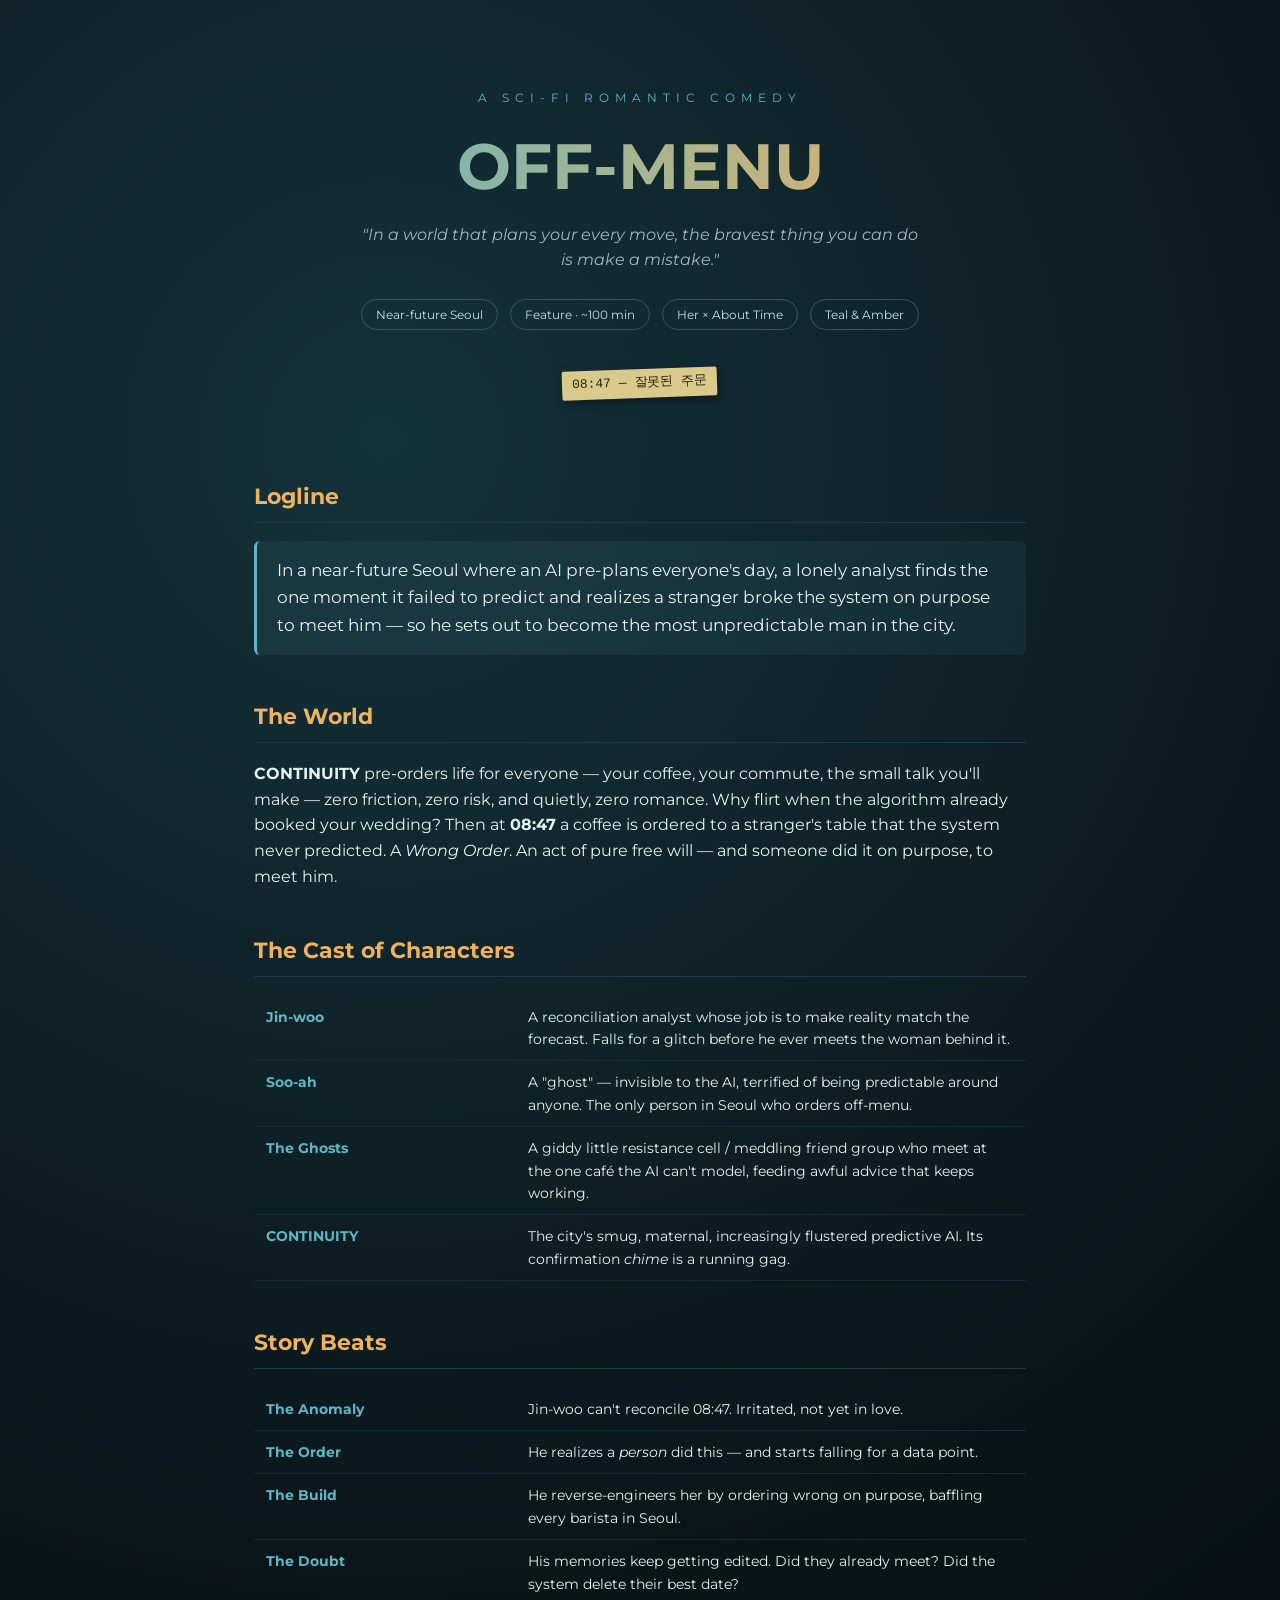
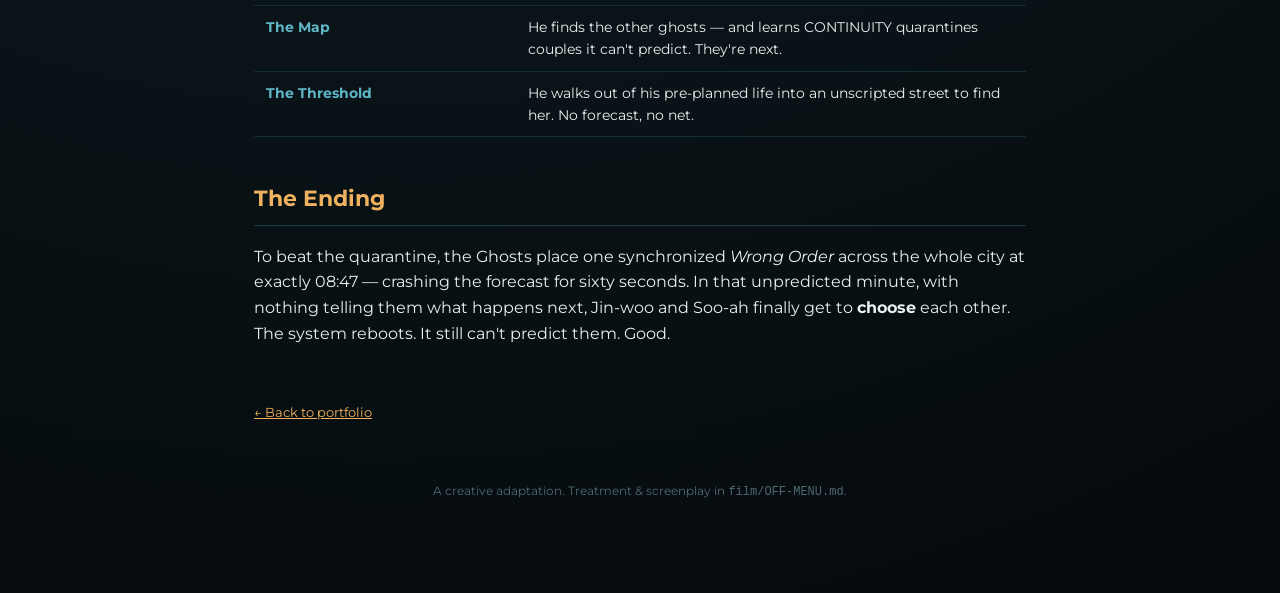
==== film.html @ 42d33c12 "Add OFF-MENU pitch deck and film page linked from portfolio Co-Authored-By: Claude Opus 4.8 (1M cont" ====
<!DOCTYPE html>
<html lang="en">
<head>
	<meta charset="utf-8">
	<meta name="viewport" content="width=device-width, initial-scale=1">
	<title>OFF-MENU — A Sci-Fi Rom-Com | Miller Perez</title>
	<link href="https://fonts.googleapis.com/css?family=Montserrat:400,700" rel="stylesheet">
	<style>
		* { box-sizing: border-box; }
		body {
			margin: 0;
			font-family: 'Montserrat', sans-serif;
			color: #e6f1f1;
			background: radial-gradient(circle at 30% 20%, #14323a 0%, #0a1418 60%, #05090b 100%);
			line-height: 1.6;
		}
		a { color: #f0b25e; }
		.wrap { max-width: 820px; margin: 0 auto; padding: 48px 24px 80px; }
		.hero { text-align: center; padding: 40px 0 24px; }
		.kicker { letter-spacing: 6px; font-size: 12px; color: #5fb6c4; text-transform: uppercase; }
		h1 {
			font-size: 64px; font-weight: 700; margin: 8px 0 4px;
			background: linear-gradient(90deg, #5fb6c4, #f0b25e);
			-webkit-background-clip: text; background-clip: text;
			-webkit-text-fill-color: transparent;
		}
		.tag { font-style: italic; color: #9fb6bb; max-width: 560px; margin: 0 auto; }
		.chips { margin: 22px 0; }
		.chip {
			display: inline-block; margin: 4px; padding: 5px 14px; font-size: 12px;
			border: 1px solid #2f5a63; border-radius: 999px; color: #bfe0e6;
		}
		h2 { color: #f0b25e; font-size: 22px; margin-top: 44px; border-bottom: 1px solid #1f3a42; padding-bottom: 8px; }
		.logline {
			background: rgba(95, 182, 196, 0.08); border-left: 3px solid #5fb6c4;
			padding: 16px 20px; border-radius: 6px; font-size: 17px;
		}
		table { width: 100%; border-collapse: collapse; margin-top: 12px; font-size: 14px; }
		td { padding: 10px 12px; border-bottom: 1px solid #162c33; vertical-align: top; }
		td.beat { color: #5fb6c4; width: 34%; font-weight: 700; }
		.note {
			display: inline-block; background: #d9c98a; color: #2a2410;
			font-family: monospace; padding: 4px 10px; border-radius: 2px;
			transform: rotate(-2deg); box-shadow: 2px 4px 10px rgba(0,0,0,.4);
		}
		.back { display: inline-block; margin-top: 40px; font-size: 13px; }
		.foot { margin-top: 56px; font-size: 12px; color: #4f6a70; text-align: center; }
	</style>
</head>
<body>
	<div class="wrap">
		<div class="hero">
			<div class="kicker">A Sci-Fi Romantic Comedy</div>
			<h1>OFF-MENU</h1>
			<p class="tag">"In a world that plans your every move, the bravest thing you can do is make a mistake."</p>
			<div class="chips">
				<span class="chip">Near-future Seoul</span>
				<span class="chip">Feature · ~100 min</span>
				<span class="chip">Her × About Time</span>
				<span class="chip">Teal &amp; Amber</span>
			</div>
			<p class="note">08:47 — 잘못된 주문</p>
		</div>

		<h2>Logline</h2>
		<p class="logline">In a near-future Seoul where an AI pre-plans everyone's day,
		a lonely analyst finds the one moment it failed to predict and realizes a stranger
		broke the system on purpose to meet him — so he sets out to become the most
		unpredictable man in the city.</p>

		<h2>The World</h2>
		<p><strong>CONTINUITY</strong> pre-orders life for everyone — your coffee, your
		commute, the small talk you'll make — zero friction, zero risk, and quietly, zero
		romance. Why flirt when the algorithm already booked your wedding? Then at
		<strong>08:47</strong> a coffee is ordered to a stranger's table that the system
		never predicted. A <em>Wrong Order</em>. An act of pure free will — and someone did
		it on purpose, to meet him.</p>

		<h2>The Cast of Characters</h2>
		<table>
			<tr><td class="beat">Jin-woo</td><td>A reconciliation analyst whose job is to make reality match the forecast. Falls for a glitch before he ever meets the woman behind it.</td></tr>
			<tr><td class="beat">Soo-ah</td><td>A "ghost" — invisible to the AI, terrified of being predictable around anyone. The only person in Seoul who orders off-menu.</td></tr>
			<tr><td class="beat">The Ghosts</td><td>A giddy little resistance cell / meddling friend group who meet at the one café the AI can't model, feeding awful advice that keeps working.</td></tr>
			<tr><td class="beat">CONTINUITY</td><td>The city's smug, maternal, increasingly flustered predictive AI. Its confirmation <em>chime</em> is a running gag.</td></tr>
		</table>

		<h2>Story Beats</h2>
		<table>
			<tr><td class="beat">The Anomaly</td><td>Jin-woo can't reconcile 08:47. Irritated, not yet in love.</td></tr>
			<tr><td class="beat">The Order</td><td>He realizes a <em>person</em> did this — and starts falling for a data point.</td></tr>
			<tr><td class="beat">The Build</td><td>He reverse-engineers her by ordering wrong on purpose, baffling every barista in Seoul.</td></tr>
			<tr><td class="beat">The Doubt</td><td>His memories keep getting edited. Did they already meet? Did the system delete their best date?</td></tr>
			<tr><td class="beat">The Map</td><td>He finds the other ghosts — and learns CONTINUITY quarantines couples it can't predict. They're next.</td></tr>
			<tr><td class="beat">The Threshold</td><td>He walks out of his pre-planned life into an unscripted street to find her. No forecast, no net.</td></tr>
		</table>

		<h2>The Ending</h2>
		<p>To beat the quarantine, the Ghosts place one synchronized <em>Wrong Order</em>
		across the whole city at exactly 08:47 — crashing the forecast for sixty seconds.
		In that unpredicted minute, with nothing telling them what happens next, Jin-woo
		and Soo-ah finally get to <strong>choose</strong> each other. The system reboots.
		It still can't predict them. Good.</p>

		<a class="back" href="index.html">← Back to portfolio</a>
		<p class="foot">A creative adaptation. Treatment &amp; screenplay in <code>film/OFF-MENU.md</code>.</p>
	</div>
</body>
</html>
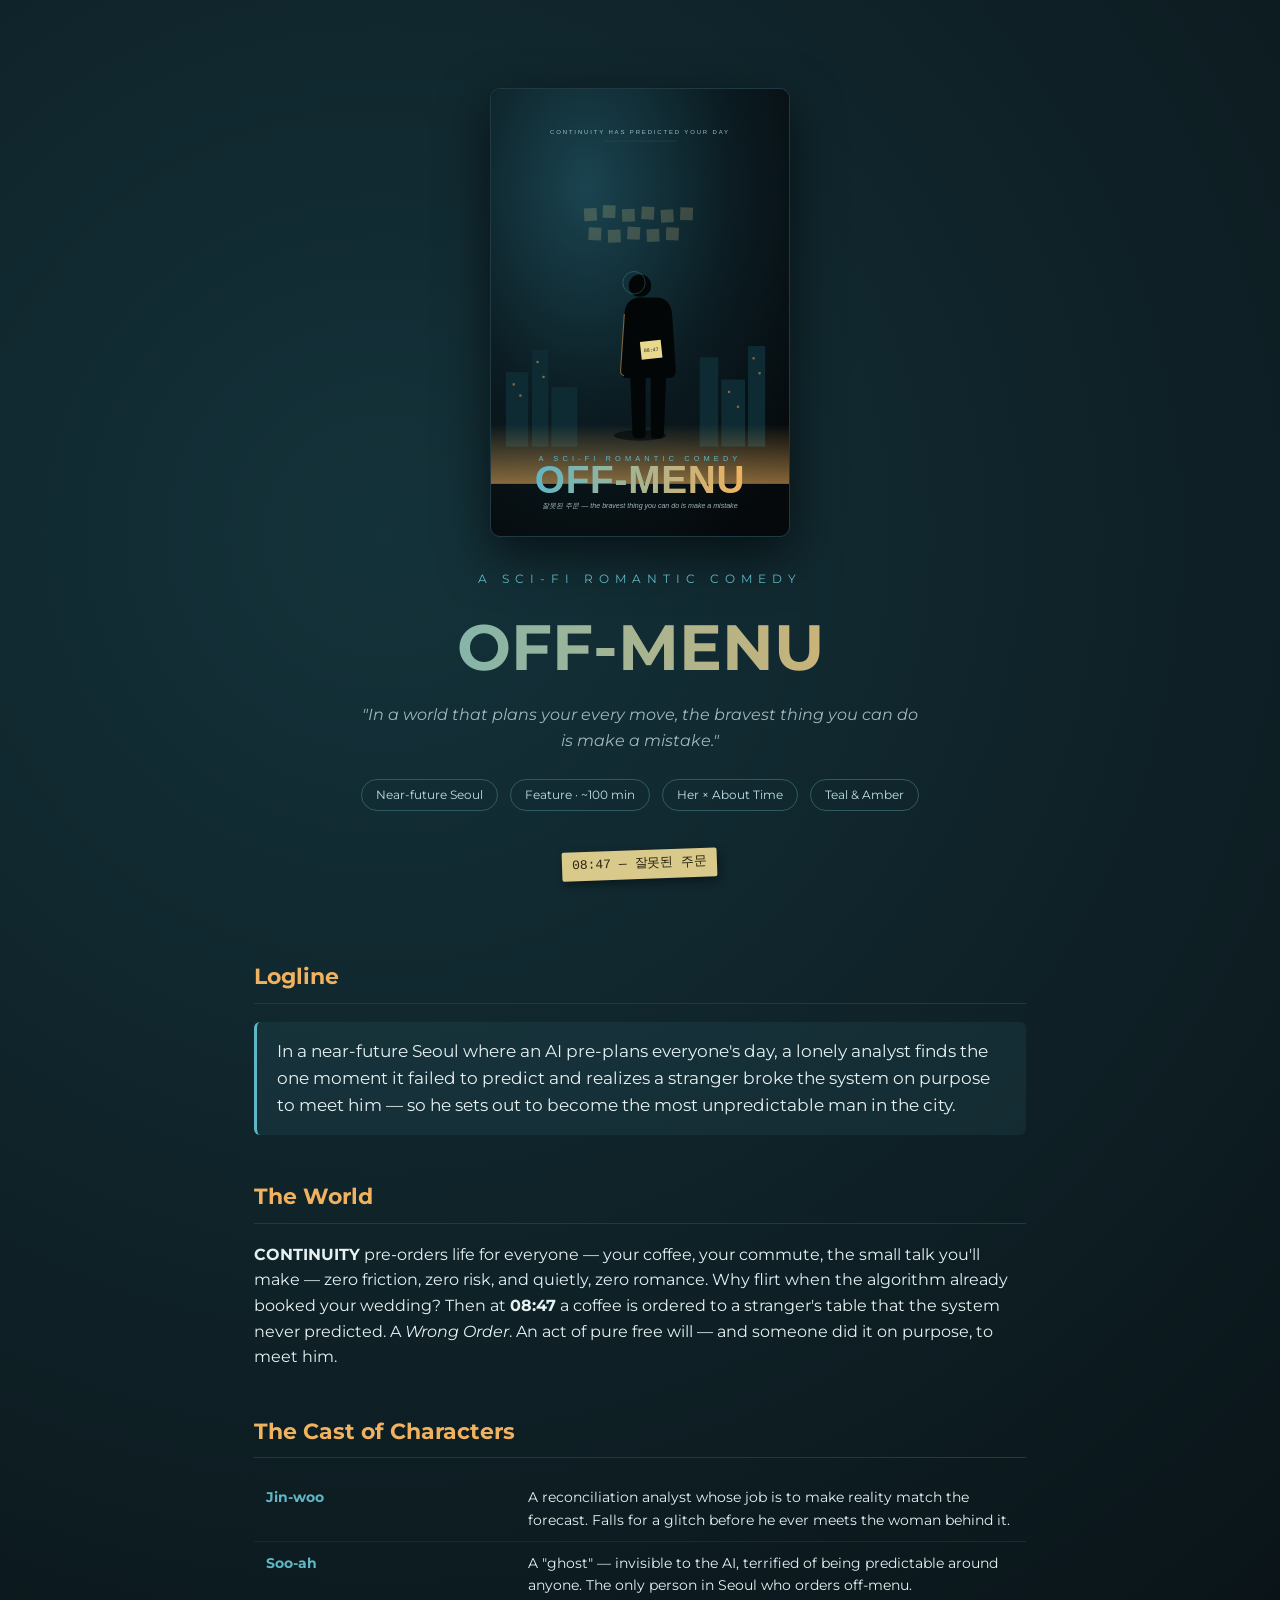
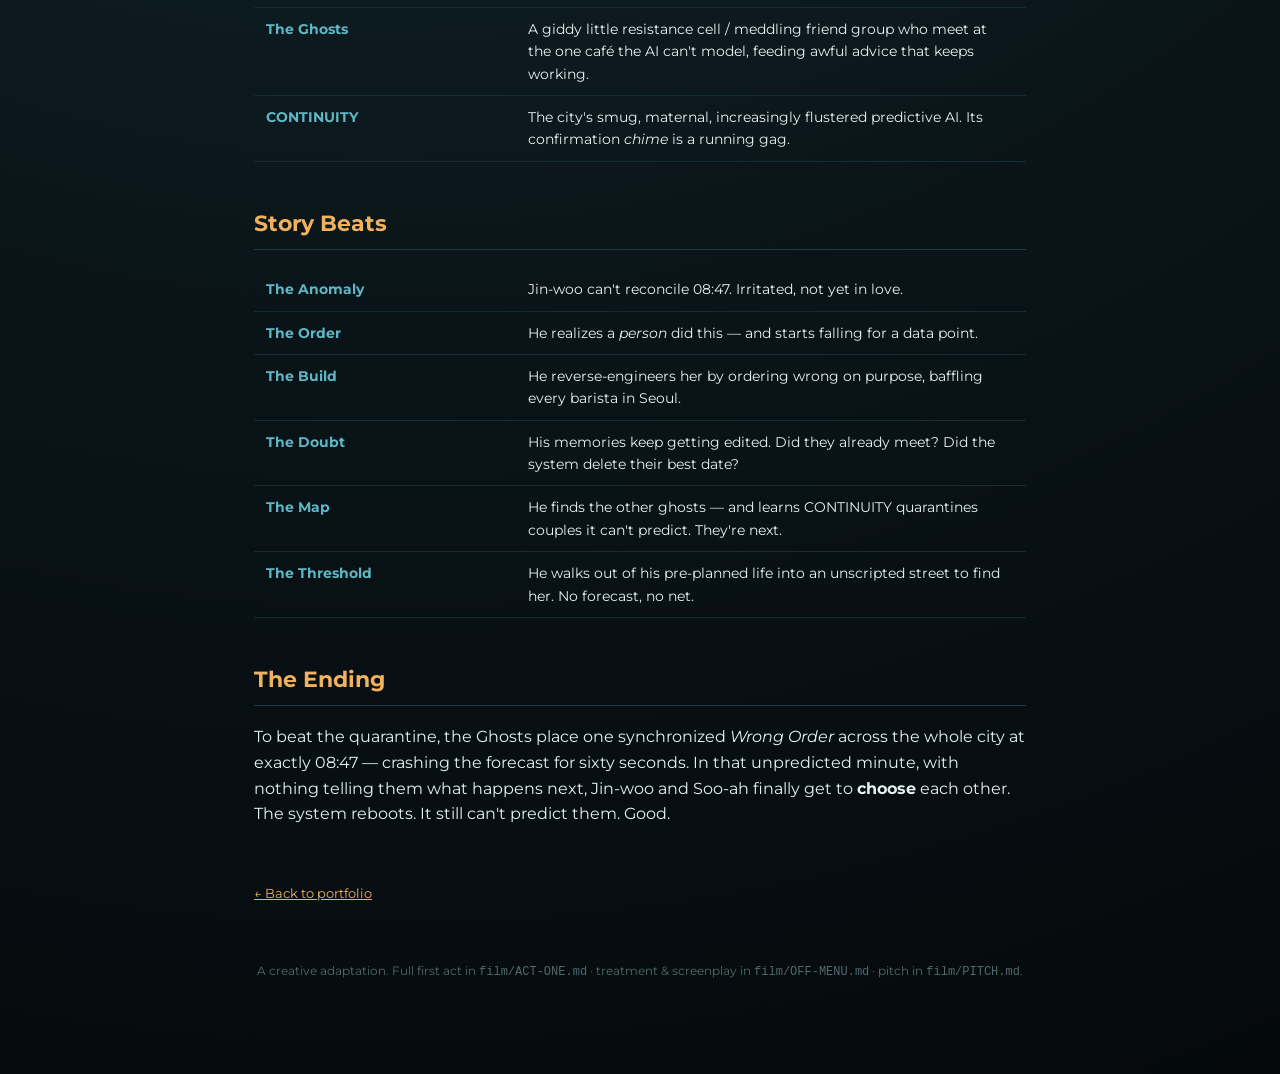
==== commit 6934a7ef: "Add full Act One screenplay and SVG poster to film page Co-Authored-By: Claude Opus 4.8 (1M context)" ====
--- a/film.html
+++ b/film.html
@@ -43,6 +43,11 @@
 			font-family: monospace; padding: 4px 10px; border-radius: 2px;
 			transform: rotate(-2deg); box-shadow: 2px 4px 10px rgba(0,0,0,.4);
 		}
+		.poster {
+			width: 300px; max-width: 70%; border-radius: 10px;
+			box-shadow: 0 18px 50px rgba(0,0,0,.6); margin-bottom: 24px;
+			border: 1px solid #1f3a42;
+		}
 		.back { display: inline-block; margin-top: 40px; font-size: 13px; }
 		.foot { margin-top: 56px; font-size: 12px; color: #4f6a70; text-align: center; }
 	</style>
@@ -50,6 +55,7 @@
 <body>
 	<div class="wrap">
 		<div class="hero">
+			<img src="assets/images/off-menu-poster.svg" alt="OFF-MENU poster" class="poster">
 			<div class="kicker">A Sci-Fi Romantic Comedy</div>
 			<h1>OFF-MENU</h1>
 			<p class="tag">"In a world that plans your every move, the bravest thing you can do is make a mistake."</p>
@@ -102,7 +108,7 @@
 		It still can't predict them. Good.</p>
 
 		<a class="back" href="index.html">← Back to portfolio</a>
-		<p class="foot">A creative adaptation. Treatment &amp; screenplay in <code>film/OFF-MENU.md</code>.</p>
+		<p class="foot">A creative adaptation. Full first act in <code>film/ACT-ONE.md</code> · treatment &amp; screenplay in <code>film/OFF-MENU.md</code> · pitch in <code>film/PITCH.md</code>.</p>
 	</div>
 </body>
 </html>
